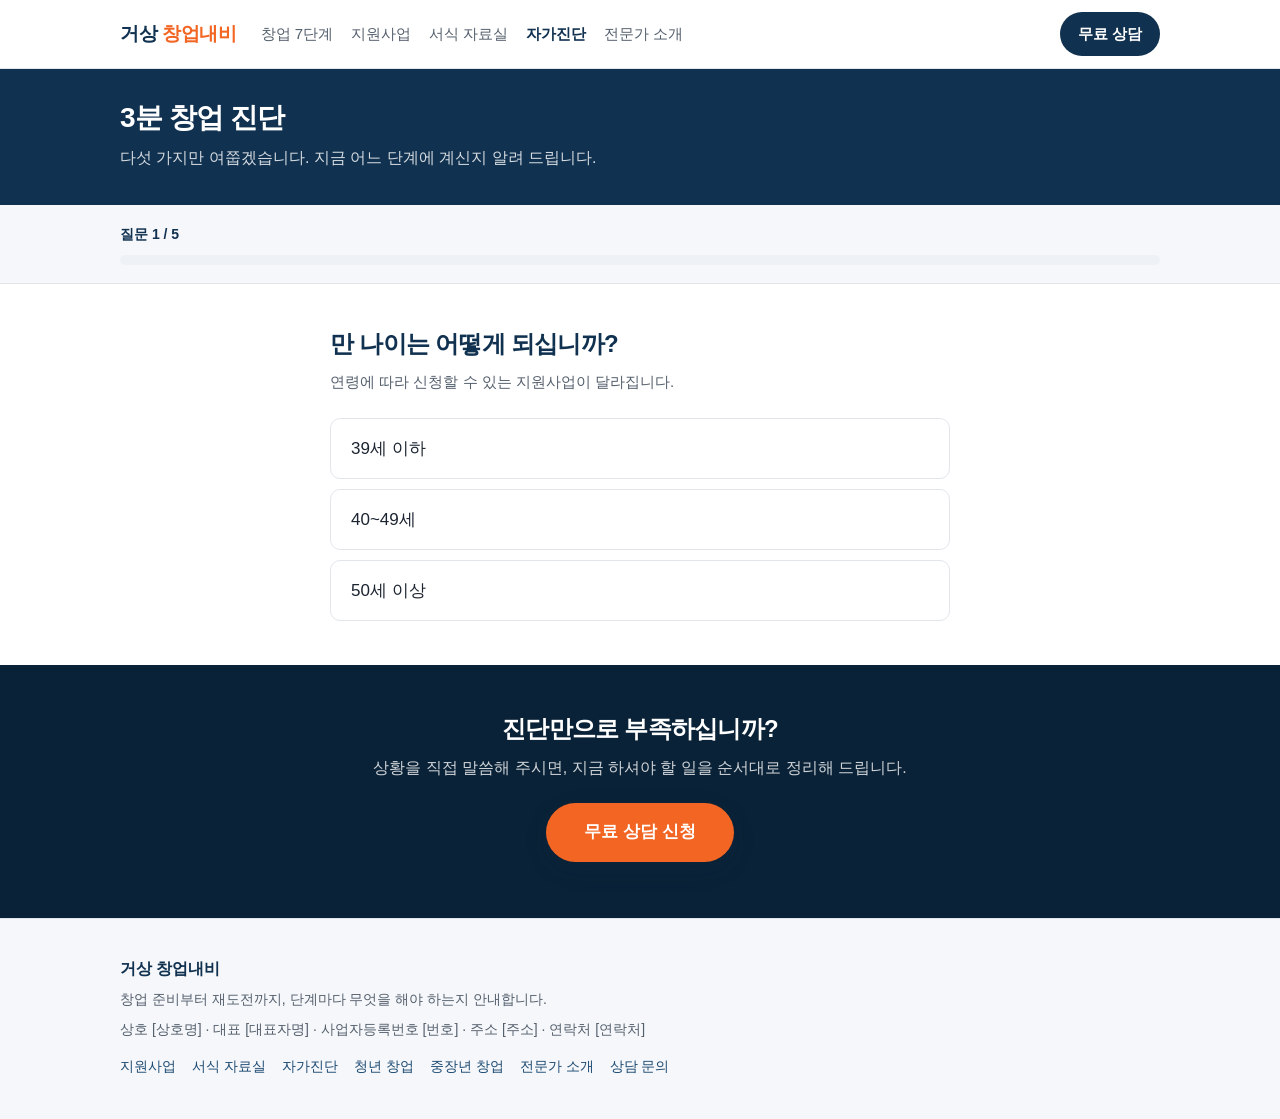
==== check.html @ eb36b54d "거상 창업내비 홈페이지 첫 공개 창업 7단계 안내, 지원사업 찾기, 서식 자료실, 3분 창업 진단, 페르소나 시나리오 2종, 분야별 전문가, 상담 신청까지 포함합니다. 신청 정보는" ====
<!DOCTYPE html>
<html lang="ko">
<head>
<meta charset="utf-8" />
<meta name="viewport" content="width=device-width, initial-scale=1" />
<title>3분 창업 진단 · 내 창업 단계 확인하기 · 거상 창업내비</title>
<meta name="description" content="다섯 가지 질문에 답하시면 지금의 창업 단계를 알려 드립니다. 퇴사 후 창업 준비부터 40대 창업 지원사업까지 상황에 맞는 안내를 받아 보십시오." />
<!-- og:start  카카오톡 · 페이스북 등에 링크를 붙였을 때 보이는 정보입니다 -->
<link rel="canonical" href="https://woodlaws.github.io/geosang-navi/check.html" />
<meta property="og:type" content="website" />
<meta property="og:site_name" content="거상 창업내비" />
<meta property="og:locale" content="ko_KR" />
<meta property="og:title" content="3분 창업 진단 · 내 창업 단계 확인하기 · 거상 창업내비" />
<meta property="og:description" content="다섯 가지 질문에 답하시면 지금의 창업 단계를 알려 드립니다. 퇴사 후 창업 준비부터 40대 창업 지원사업까지 상황에 맞는 안내를 받아 보십시오." />
<meta property="og:url" content="https://woodlaws.github.io/geosang-navi/check.html" />
<meta property="og:image" content="https://woodlaws.github.io/geosang-navi/images/og-cover.png" />
<meta property="og:image:width" content="1200" />
<meta property="og:image:height" content="630" />
<meta name="twitter:card" content="summary_large_image" />
<!-- og:end -->
<link rel="stylesheet" href="css/style.css" />
</head>
<body>

<!-- ===== 머리글 ===== -->
<header class="site-header no-print">
  <div class="site-header__inner">
    <a class="logo" href="index.html">거상 <span>창업내비</span></a>
    <nav class="site-nav">
      <a href="index.html">창업 7단계</a>
      <a href="support.html">지원사업</a>
      <a href="library.html">서식 자료실</a>
      <a href="check.html" class="is-active">자가진단</a>
      <a href="expert.html">전문가 소개</a>
    </nav>
    <a class="header-cta" href="contact.html">무료 상담</a>
  </div>
</header>

<main>
  <!-- ===== 상단 ===== -->
  <section class="page-head no-print">
    <div class="wrap">
      <h1>3분 창업 진단</h1>
      <p>다섯 가지만 여쭙겠습니다. 지금 어느 단계에 계신지 알려 드립니다.</p>
    </div>
  </section>

  <!-- ===== 진행 바 ===== -->
  <section class="quiz-bar-sec no-print">
    <div class="wrap">
      <p class="quiz-step" id="quiz-step"></p>
      <div class="quiz-bar" role="progressbar" aria-valuemin="0" aria-valuemax="100" aria-valuenow="0" aria-label="진단 진행 상황">
        <span class="quiz-bar__fill" id="quiz-bar"></span>
      </div>
    </div>
  </section>

  <!-- ===== 문항 / 결과 ===== -->
  <section class="sec quiz-sec">
    <div class="wrap">
      <div id="quiz"></div>
      <div id="result" hidden></div>
    </div>
  </section>

  <!-- ===== 하단 ===== -->
  <section class="cta no-print">
    <div class="wrap">
      <h2>진단만으로 부족하십니까?</h2>
      <p>상황을 직접 말씀해 주시면, 지금 하셔야 할 일을 순서대로 정리해 드립니다.</p>
      <a class="btn-cta" href="contact.html?from=check">무료 상담 신청</a>
    </div>
  </section>
</main>

<!-- ===== 꼬리글 ===== -->
<footer class="site-footer no-print">
  <div class="wrap">
    <p class="site-footer__logo">거상 창업내비</p>
    <p>창업 준비부터 재도전까지, 단계마다 무엇을 해야 하는지 안내합니다.</p>
    <p>상호 [상호명] · 대표 [대표자명] · 사업자등록번호 [번호] · 주소 [주소] · 연락처 [연락처]</p>
    <div class="site-footer__links">
      <a href="support.html">지원사업</a>
      <a href="library.html">서식 자료실</a>
      <a href="check.html">자가진단</a>
      <a href="scenario-youth.html">청년 창업</a>
      <a href="scenario-senior.html">중장년 창업</a>
      <a href="expert.html">전문가 소개</a>
      <a href="contact.html">상담 문의</a>
    </div>
  </div>
</footer>

<!-- ============================================================
     결과지 받기 팝업 (자료실 팝업과 같은 형태입니다)
     ============================================================ -->
<div class="modal no-print" id="get-modal" role="dialog" aria-modal="true" aria-labelledby="get-title" hidden>
  <div class="modal__back" data-close></div>

  <div class="modal__panel">
    <button type="button" class="modal__close" data-close aria-label="닫기">×</button>

    <p class="modal__tag">결과지 받기</p>
    <h2 class="modal__title" id="get-title">진단 결과지</h2>

    <!-- 1단계 : 정보 입력 -->
    <div id="get-step-form">
      <form id="get-form">
        <div class="field">
          <label for="get-name">이름 <span class="req">필수</span></label>
          <input type="text" id="get-name" name="name" required autocomplete="name" placeholder="홍길동" />
        </div>

        <div class="field">
          <label for="get-email">이메일 <span class="req">필수</span></label>
          <input type="email" id="get-email" name="email" required autocomplete="email" placeholder="name@example.com" />
        </div>

        <div class="field">
          <label for="get-phone">연락처 <span class="opt">선택</span></label>
          <input type="tel" id="get-phone" name="phone" autocomplete="tel" placeholder="010-0000-0000" />
        </div>

        <label class="consent">
          <input type="checkbox" id="get-agree" name="agree" required />
          <span>
            개인정보 수집 및 이용에 동의합니다. <span class="req">필수</span>
            <em>수집 항목 : 이름, 이메일, 연락처(선택) / 이용 목적 : 진단 결과지 제공 및 창업 정보 안내 / 보유 기간 : [보유 기간 입력]</em>
          </span>
        </label>

        <p class="form-error" id="get-error" hidden></p>
        <p class="form-note">입력하신 내용은 상담 안내 목적으로만 사용됩니다.</p>

        <div class="modal__btns">
          <button type="button" class="btn-ghost" data-close>취소</button>
          <button type="submit" class="btn-submit">동의하고 받기</button>
        </div>
      </form>
    </div>

    <!-- 2단계 : 결과 -->
    <div id="get-step-done" hidden>
      <div id="get-done-body"></div>
      <div class="modal__btns">
        <button type="button" class="btn-ghost" data-close>닫기</button>
      </div>
    </div>
  </div>
</div>

<script src="js/db.js"></script>
<script src="data/stages.js"></script>
<script src="data/support.js"></script>
<script src="data/check.js"></script>
<script src="js/check.js"></script>
</body>
</html>
---- css/style.css ----
/* ============================================================
   거상 창업내비 — 공통 스타일
   모든 페이지가 이 파일 하나를 함께 씁니다.
   ============================================================ */

:root {
  --navy: #10314f;
  --navy-dark: #0a2237;
  --navy-soft: #1d4a72;
  --accent: #f26522;
  --accent-dark: #d4501a;
  --ink: #1b2430;
  --ink-soft: #55606d;
  --ink-light: #8a939e;
  --line: #e2e6eb;
  --tint: #f5f7fa;
  --tint-2: #eef2f6;
  --white: #ffffff;
  --ok: #1f8a5f;
  --radius: 10px;
  --shadow: 0 2px 10px rgba(16, 49, 79, 0.07);
  --shadow-up: 0 8px 24px rgba(16, 49, 79, 0.12);
}

* { box-sizing: border-box; }

html { scroll-behavior: smooth; }

body {
  margin: 0;
  background: var(--white);
  color: var(--ink);
  font-family: "Malgun Gothic", "맑은 고딕", -apple-system, "Apple SD Gothic Neo",
    "Noto Sans KR", sans-serif;
  font-size: 16px;
  line-height: 1.7;
  word-break: keep-all;
  -webkit-text-size-adjust: 100%;
}

a { color: var(--navy-soft); text-decoration: none; }
a:hover { text-decoration: underline; }

h1, h2, h3 { line-height: 1.35; margin: 0; font-weight: 700; }

.wrap {
  width: 100%;
  max-width: 1080px;
  margin: 0 auto;
  padding: 0 20px;
}

/* ============================================================
   머리글 (모든 페이지 공통)
   ============================================================ */
.site-header {
  border-bottom: 1px solid var(--line);
  background: var(--white);
  position: sticky;
  top: 0;
  z-index: 50;
}

.site-header__inner {
  max-width: 1080px;
  margin: 0 auto;
  padding: 12px 20px;
  display: flex;
  flex-wrap: wrap;
  align-items: center;
  gap: 10px 24px;
}

.logo {
  font-size: 19px;
  font-weight: 800;
  color: var(--navy);
  letter-spacing: -0.02em;
  white-space: nowrap;
}
.logo:hover { text-decoration: none; }
.logo span { color: var(--accent); }

.site-nav {
  display: flex;
  flex-wrap: wrap;
  gap: 4px 18px;
  font-size: 15px;
}
.site-nav a { color: var(--ink-soft); padding: 4px 0; }
.site-nav a:hover { color: var(--navy); text-decoration: none; }
.site-nav a.is-active { color: var(--navy); font-weight: 700; }

.header-cta {
  margin-left: auto;
  background: var(--navy);
  color: var(--white);
  padding: 9px 18px;
  border-radius: 999px;
  font-size: 15px;
  font-weight: 700;
  white-space: nowrap;
}
.header-cta:hover { background: var(--navy-dark); text-decoration: none; }

/* ============================================================
   단계 페이지 상단
   ============================================================ */
.stage-head {
  background: var(--navy);
  color: var(--white);
  padding: 34px 0 40px;
}
.stage-head__crumb {
  margin: 0 0 18px;
  font-size: 14px;
  color: rgba(255, 255, 255, 0.65);
}
.stage-head__crumb a { color: rgba(255, 255, 255, 0.85); }
.stage-head__crumb span { margin: 0 4px; }

.stage-head__no {
  display: inline-block;
  margin: 0 0 12px;
  padding: 4px 14px;
  border-radius: 999px;
  background: var(--accent);
  color: var(--white);
  font-size: 14px;
  font-weight: 700;
}
.stage-head__name {
  font-size: 30px;
  letter-spacing: -0.03em;
  margin-bottom: 10px;
}
.stage-head__period {
  margin: 0 0 16px;
  font-size: 15px;
  color: rgba(255, 255, 255, 0.75);
}
.stage-head__summary {
  margin: 0;
  max-width: 720px;
  font-size: 17px;
  color: rgba(255, 255, 255, 0.95);
}

/* ============================================================
   7단계 진행 표시 바 + 이전/다음
   ============================================================ */
.stepbar-section {
  background: var(--tint);
  border-bottom: 1px solid var(--line);
  padding: 20px 0 24px;
}

.stepbar {
  display: grid;
  grid-template-columns: repeat(7, 1fr);
  gap: 6px;
}
.stepbar__item {
  display: flex;
  flex-direction: column;
  align-items: center;
  gap: 6px;
  padding: 10px 2px;
  border-radius: 8px;
  background: var(--white);
  border: 1px solid var(--line);
  text-align: center;
}
.stepbar__item:hover { text-decoration: none; border-color: var(--navy-soft); }
.stepbar__no {
  width: 26px;
  height: 26px;
  line-height: 26px;
  border-radius: 50%;
  background: var(--tint-2);
  color: var(--ink-soft);
  font-size: 13px;
  font-weight: 700;
}
.stepbar__label {
  font-size: 12px;
  color: var(--ink-soft);
  letter-spacing: -0.03em;
  line-height: 1.3;
}
.stepbar__item.is-done .stepbar__no { background: var(--navy-soft); color: var(--white); }
.stepbar__item.is-current {
  background: var(--navy);
  border-color: var(--navy);
}
.stepbar__item.is-current .stepbar__no { background: var(--accent); color: var(--white); }
.stepbar__item.is-current .stepbar__label { color: var(--white); font-weight: 700; }

.pager {
  display: grid;
  grid-template-columns: 1fr 1fr;
  gap: 10px;
  margin-top: 16px;
}
.pager__btn {
  display: flex;
  flex-direction: column;
  gap: 2px;
  padding: 12px 16px;
  border: 1px solid var(--line);
  border-radius: var(--radius);
  background: var(--white);
}
.pager__btn:hover { text-decoration: none; border-color: var(--navy-soft); }
.pager__btn--next { text-align: right; }
.pager__btn.is-off { background: var(--tint-2); border-style: dashed; }
.pager__dir { font-size: 13px; color: var(--ink-light); }
.pager__name { font-size: 15px; font-weight: 700; color: var(--navy); letter-spacing: -0.02em; }
.pager__btn.is-off .pager__name { color: var(--ink-light); font-weight: 400; }

/* ============================================================
   본문 섹션 공통
   ============================================================ */
.sec { padding: 44px 0; border-bottom: 1px solid var(--line); }
.sec--tint { background: var(--tint); }

.sec__head { margin-bottom: 22px; }
.sec__num {
  display: inline-block;
  margin-right: 8px;
  color: var(--accent);
  font-size: 20px;
  font-weight: 700;
  vertical-align: -1px;
}
.sec__head h2 {
  display: inline;
  font-size: 22px;
  letter-spacing: -0.03em;
  color: var(--navy);
}
.sec__desc {
  margin: 10px 0 0;
  font-size: 15px;
  color: var(--ink-soft);
}

/* ============================================================
   ① 해야 할 일
   ============================================================ */
.todo-count {
  margin: 0 0 12px;
  font-size: 14px;
  font-weight: 700;
  color: var(--ink-soft);
}
.todo-count.is-all { color: var(--ok); }

.todo-list { list-style: none; margin: 0; padding: 0; display: grid; gap: 10px; }

.todo {
  border: 1px solid var(--line);
  border-radius: var(--radius);
  background: var(--white);
  transition: border-color 0.15s;
}
.todo:hover { border-color: var(--navy-soft); }
.todo.is-done { background: var(--tint); border-color: var(--line); }

.todo__label {
  display: flex;
  align-items: flex-start;
  gap: 12px;
  padding: 14px 16px;
  cursor: pointer;
}
.todo__box {
  flex: none;
  width: 20px;
  height: 20px;
  margin: 3px 0 0;
  accent-color: var(--accent);
  cursor: pointer;
}
.todo__text { font-size: 16px; color: var(--ink); }
.todo.is-done .todo__text { color: var(--ink-light); text-decoration: line-through; }

.btn-reset {
  margin-top: 14px;
  padding: 8px 14px;
  border: 1px solid var(--line);
  border-radius: 8px;
  background: var(--white);
  color: var(--ink-soft);
  font-size: 14px;
  font-family: inherit;
  cursor: pointer;
}
.btn-reset:hover { border-color: var(--ink-light); color: var(--ink); }

/* ============================================================
   ② 필요 서류 · 문서양식
   ============================================================ */
.doc-list { list-style: none; margin: 0; padding: 0; display: grid; gap: 10px; }
@media (min-width: 720px) {
  .doc-list { grid-template-columns: 1fr 1fr; }
}

.doc__link {
  display: block;
  height: 100%;
  padding: 16px;
  background: var(--white);
  border: 1px solid var(--line);
  border-radius: var(--radius);
}
.doc__link:hover { text-decoration: none; border-color: var(--navy-soft); box-shadow: var(--shadow); }
.doc__name { display: block; font-size: 16px; font-weight: 700; color: var(--navy); }
.doc__note { display: block; margin-top: 4px; font-size: 14px; color: var(--ink-soft); }
.doc__go { display: block; margin-top: 8px; font-size: 13px; color: var(--accent); font-weight: 700; }

/* ============================================================
   ③ 이 단계 지원사업
   ============================================================ */
.support-cols { display: grid; gap: 14px; }
@media (min-width: 720px) {
  .support-cols { grid-template-columns: 1fr 1fr; }
}

.support-box {
  padding: 18px;
  background: var(--tint);
  border: 1px solid var(--line);
  border-radius: var(--radius);
}
.support-box--common { background: var(--tint); }
.support-box__title {
  margin: 0 0 14px;
  padding-bottom: 10px;
  border-bottom: 2px solid var(--navy);
  font-size: 16px;
  font-weight: 700;
  color: var(--navy);
}

.support-list { list-style: none; margin: 0; padding: 0; display: grid; gap: 10px; }
.support-item {
  padding: 14px;
  background: var(--white);
  border: 1px solid var(--line);
  border-radius: 8px;
}
.support-item__name { margin: 0; font-size: 16px; font-weight: 700; color: var(--ink); }
.support-item__desc { margin: 4px 0 0; font-size: 14px; color: var(--ink-soft); }
.support__empty { margin: 0; font-size: 14px; color: var(--ink-light); }

.support__caution {
  margin: 18px 0 0;
  padding: 12px 14px;
  background: #fff8f3;
  border: 1px solid #f7d9c5;
  border-radius: 8px;
  font-size: 14px;
  color: var(--accent-dark);
}
.support__more { margin: 14px 0 0; font-size: 15px; font-weight: 700; }

/* ============================================================
   하단 상담 신청
   ============================================================ */
.cta {
  padding: 48px 0 56px;
  background: var(--navy-dark);
  color: var(--white);
  text-align: center;
}
.cta h2 { font-size: 24px; letter-spacing: -0.03em; margin-bottom: 8px; }
.cta p { margin: 0 0 22px; color: rgba(255, 255, 255, 0.8); font-size: 16px; }

.btn-cta {
  display: inline-block;
  padding: 15px 38px;
  border-radius: 999px;
  background: var(--accent);
  color: var(--white);
  font-size: 17px;
  font-weight: 700;
  box-shadow: var(--shadow-up);
}
.btn-cta:hover { background: var(--accent-dark); text-decoration: none; }

/* ============================================================
   꼬리글 (모든 페이지 공통)
   ============================================================ */
.site-footer {
  padding: 30px 0 40px;
  background: var(--tint);
  border-top: 1px solid var(--line);
  font-size: 14px;
  color: var(--ink-soft);
}
.site-footer__logo { font-weight: 800; color: var(--navy); font-size: 16px; }
.site-footer p { margin: 6px 0 0; }
.site-footer__links { margin-top: 14px; display: flex; flex-wrap: wrap; gap: 6px 16px; }

.notice {
  margin: 40px 0;
  padding: 16px;
  border: 1px solid var(--line);
  border-radius: var(--radius);
  background: var(--tint);
}

/* ============================================================
   메인 페이지 — 7단계 카드 (1단계에서 더 다듬을 예정입니다)
   ============================================================ */
.hero {
  padding: 50px 0 54px;
  background: var(--navy);
  color: var(--white);
}
.hero h1 { font-size: 30px; letter-spacing: -0.03em; margin-bottom: 14px; }
.hero p { margin: 0; font-size: 17px; color: rgba(255, 255, 255, 0.85); max-width: 660px; }

.stage-cards-sec { padding: 46px 0 54px; }
.stage-cards-sec h2 { font-size: 22px; color: var(--navy); letter-spacing: -0.03em; }
.stage-cards-sec .sec__desc { margin-bottom: 22px; }

.stage-cards { list-style: none; margin: 0; padding: 0; display: grid; gap: 12px; }
@media (min-width: 640px) { .stage-cards { grid-template-columns: 1fr 1fr; } }
@media (min-width: 960px) { .stage-cards { grid-template-columns: repeat(3, 1fr); } }

.stage-card {
  display: block;
  height: 100%;
  padding: 20px;
  background: var(--white);
  border: 1px solid var(--line);
  border-radius: var(--radius);
}
.stage-card:hover {
  text-decoration: none;
  border-color: var(--navy-soft);
  box-shadow: var(--shadow-up);
  transform: translateY(-2px);
}
.stage-card { transition: transform 0.15s, box-shadow 0.15s, border-color 0.15s; }
.stage-card__no {
  display: inline-block;
  margin-bottom: 10px;
  padding: 2px 12px;
  border-radius: 999px;
  background: var(--tint-2);
  color: var(--navy);
  font-size: 13px;
  font-weight: 700;
}
.stage-card__name { display: block; font-size: 19px; font-weight: 700; color: var(--navy); letter-spacing: -0.02em; }
.stage-card__period { display: block; margin-top: 4px; font-size: 14px; color: var(--accent); font-weight: 700; }
.stage-card__summary { display: block; margin-top: 10px; font-size: 15px; color: var(--ink-soft); }
.stage-card__go { display: block; margin-top: 14px; font-size: 14px; font-weight: 700; color: var(--navy-soft); }

/* ============================================================
   화면이 좁을 때 (휴대폰)
   ============================================================ */
@media (max-width: 760px) {
  body { font-size: 15px; }
  .header-cta { margin-left: 0; order: 3; }
  .site-nav { order: 4; width: 100%; border-top: 1px solid var(--line); padding-top: 8px; }
  .stage-head { padding: 26px 0 32px; }
  .stage-head__name { font-size: 24px; }
  .stage-head__summary { font-size: 16px; }
  .hero h1 { font-size: 24px; }

  /* 진행 표시 바는 좌우로 넘겨 보는 형태로 바꿉니다 */
  .stepbar {
    grid-template-columns: repeat(7, 108px);
    overflow-x: auto;
    padding-bottom: 6px;
    -webkit-overflow-scrolling: touch;
  }
  .pager { grid-template-columns: 1fr; }
  .pager__btn--next { text-align: left; }
  .sec { padding: 34px 0; }
  .sec__head h2 { font-size: 20px; }
  .cta h2 { font-size: 21px; }
}

/* ============================================================
   페르소나 시나리오 페이지 (scenario-youth / scenario-senior)
   ============================================================ */

/* 글자를 기본보다 1.1배 크게 쓰는 페이지 (중장년 페이지) */
body.text-large { font-size: 110%; }

/* 화면에는 보이지 않고 화면낭독기만 읽는 글 */
.sr-only {
  position: absolute;
  width: 1px; height: 1px;
  padding: 0; margin: -1px;
  overflow: hidden;
  clip: rect(0 0 0 0);
  white-space: nowrap;
  border: 0;
}

/* --- 상단 페르소나 소개 --- */
.persona-hero {
  background: var(--navy);
  color: var(--white);
  padding: 34px 0 40px;
}
.persona-hero__tag {
  display: inline-block;
  margin: 0 0 14px;
  padding: 4px 14px;
  border-radius: 999px;
  background: var(--accent);
  font-size: 14px;
  font-weight: 700;
}
.persona-hero h1 {
  font-size: 30px;
  letter-spacing: -0.03em;
  margin-bottom: 10px;
}
.persona-hero__lead {
  margin: 0;
  font-size: 17px;
  color: rgba(255, 255, 255, 0.85);
  max-width: 720px;
}
.persona-hero__msg {
  margin: 22px 0 0;
  padding: 16px 20px;
  border-left: 4px solid var(--accent);
  background: rgba(255, 255, 255, 0.08);
  border-radius: 0 var(--radius) var(--radius) 0;
  font-size: 19px;
  font-weight: 700;
  letter-spacing: -0.02em;
}

/* --- 프로필 표 --- */
.profile-table {
  width: 100%;
  border-collapse: collapse;
  border-top: 2px solid var(--navy);
  font-size: 16px;
}
.profile-table th,
.profile-table td {
  padding: 14px 16px;
  border-bottom: 1px solid var(--line);
  text-align: left;
  vertical-align: top;
}
.profile-table th {
  width: 200px;
  background: var(--tint);
  color: var(--navy);
  font-weight: 700;
  white-space: nowrap;
}
.profile-table td { color: var(--ink); }

@media (max-width: 620px) {
  .profile-table th,
  .profile-table td { display: block; width: auto; }
  .profile-table th { border-bottom: 0; padding-bottom: 6px; }
  .profile-table td { padding-top: 0; }
}

/* --- 고민 말풍선 --- */
.worries {
  list-style: none;
  margin: 0;
  padding: 0;
  display: grid;
  gap: 18px;
}
@media (min-width: 760px) {
  .worries { grid-template-columns: 1fr 1fr; gap: 20px 24px; }
}

.worry__bubble {
  position: relative;
  margin: 0;
  padding: 16px 18px;
  background: var(--white);
  border: 1px solid var(--line);
  border-radius: 14px;
  box-shadow: var(--shadow);
  font-size: 16px;
  font-weight: 700;
  color: var(--ink);
}
/* 말풍선 꼬리 */
.worry__bubble::after,
.worry__bubble::before {
  content: "";
  position: absolute;
  left: 26px;
  width: 0; height: 0;
  border-style: solid;
}
.worry__bubble::before {
  bottom: -11px;
  border-width: 11px 9px 0 9px;
  border-color: var(--line) transparent transparent transparent;
}
.worry__bubble::after {
  bottom: -9px;
  border-width: 10px 8px 0 8px;
  border-color: var(--white) transparent transparent transparent;
}
.worry__answer {
  margin: 20px 0 0 12px;
  font-size: 15px;
  color: var(--ink-soft);
}

/* --- 함정 박스 --- */
.trap-box {
  padding: 24px;
  background: #fff8f3;
  border: 1px solid #f0c3a5;
  border-left: 5px solid var(--accent);
  border-radius: var(--radius);
}
.trap-box__tag {
  margin: 0 0 8px;
  font-size: 14px;
  font-weight: 700;
  color: var(--accent-dark);
}
.trap-box__title {
  font-size: 21px;
  letter-spacing: -0.03em;
  color: var(--navy);
  margin-bottom: 10px;
}
.trap-box__body { margin: 0; font-size: 16px; color: var(--ink); }
.trap-box__body strong { color: var(--accent-dark); }
.trap-box__links {
  margin: 16px 0 0;
  display: flex;
  flex-wrap: wrap;
  gap: 8px 20px;
  font-size: 15px;
  font-weight: 700;
}

/* --- 세로 타임라인 --- */
.timeline {
  list-style: none;
  margin: 0;
  padding: 0;
  position: relative;
}
/* 세로 선 */
.timeline::before {
  content: "";
  position: absolute;
  left: 17px;
  top: 8px;
  bottom: 8px;
  width: 2px;
  background: var(--line);
}

.tl-item {
  position: relative;
  display: flex;
  gap: 16px;
  padding-bottom: 18px;
}
.tl-mark { flex: none; position: relative; z-index: 1; }
.tl-no {
  display: block;
  width: 36px; height: 36px;
  line-height: 36px;
  border-radius: 50%;
  background: var(--navy);
  color: var(--white);
  text-align: center;
  font-size: 15px;
  font-weight: 700;
}

.tl-body {
  flex: 1 1 auto;
  min-width: 0;
  padding: 18px 20px;
  background: var(--white);
  border: 1px solid var(--line);
  border-radius: var(--radius);
}
.tl-period { margin: 0 0 4px; font-size: 14px; font-weight: 700; color: var(--accent); }
.tl-name { font-size: 19px; letter-spacing: -0.02em; margin-bottom: 8px; }
.tl-name a { color: var(--navy); }
.tl-summary { margin: 0; font-size: 15px; color: var(--ink-soft); }

.tl-todos {
  margin: 14px 0 0;
  padding-left: 20px;
  font-size: 15px;
  color: var(--ink);
}
.tl-todos li { margin-bottom: 4px; }

.tl-todos__title,
.tl-support__title {
  margin: 16px 0 8px;
  font-size: 14px;
  font-weight: 700;
  color: var(--navy);
}

/* 체크리스트 형태 (중장년 페이지) */
.tl-checks { list-style: none; margin: 0; padding: 0; display: grid; gap: 8px; }
.tl-check label {
  display: flex;
  align-items: flex-start;
  gap: 10px;
  padding: 10px 12px;
  background: var(--tint);
  border: 1px solid var(--line);
  border-radius: 8px;
  cursor: pointer;
  font-size: 16px;
}
.tl-check label:hover { border-color: var(--navy-soft); }
.tl-check input {
  flex: none;
  width: 20px; height: 20px;
  margin: 2px 0 0;
  accent-color: var(--accent);
  cursor: pointer;
}
.tl-check.is-done span { color: var(--ink-light); text-decoration: line-through; }

/* 타임라인 안의 지원사업 */
.tl-support {
  margin-top: 16px;
  padding: 14px 16px;
  background: var(--tint);
  border-radius: 8px;
}
.tl-support__title { margin-top: 0; }
.tl-support__list { list-style: none; margin: 0; padding: 0; display: grid; gap: 8px; }
.tl-support__list li {
  padding-left: 14px;
  border-left: 3px solid var(--accent);
}
.tl-support__name { display: block; font-size: 15px; font-weight: 700; color: var(--ink); }
.tl-support__desc { display: block; font-size: 14px; color: var(--ink-soft); }
.tl-support__empty { margin: 0; font-size: 14px; color: var(--ink-light); }

.tl-go { margin: 14px 0 0; font-size: 14px; font-weight: 700; }

/* --- 하단 버튼 아래 보조 링크 --- */
.cta__sub { margin: 18px 0 0; font-size: 15px; }
.cta__sub a { color: rgba(255, 255, 255, 0.85); text-decoration: underline; }

@media (max-width: 760px) {
  .persona-hero h1 { font-size: 24px; }
  .persona-hero__msg { font-size: 17px; padding: 14px 16px; }
  .trap-box { padding: 18px; }
  .trap-box__title { font-size: 19px; }
  .tl-item { gap: 12px; }
  .tl-body { padding: 16px; }
  .tl-name { font-size: 17px; }
}

/* ============================================================
   일반 페이지 상단 (지원사업 / 자료실 등)
   ============================================================ */
.page-head {
  background: var(--navy);
  color: var(--white);
  padding: 30px 0 34px;
}
.page-head h1 { font-size: 28px; letter-spacing: -0.03em; margin-bottom: 8px; }
.page-head p { margin: 0; font-size: 16px; color: rgba(255, 255, 255, 0.82); }

/* ============================================================
   지원사업 찾기 — 조건 고르기
   ============================================================ */
.filter-sec {
  background: var(--tint);
  border-bottom: 1px solid var(--line);
  padding: 22px 0;
}

.filters { display: grid; gap: 12px; }
@media (min-width: 680px) { .filters { grid-template-columns: repeat(4, 1fr); } }

.filter { display: flex; flex-direction: column; gap: 6px; }
.filter label { font-size: 13px; font-weight: 700; color: var(--navy); }
.filter select {
  width: 100%;
  padding: 11px 12px;
  border: 1px solid var(--line);
  border-radius: 8px;
  background: var(--white);
  color: var(--ink);
  font-size: 15px;
  font-family: inherit;
  cursor: pointer;
}
.filter select:focus { outline: 2px solid var(--navy-soft); outline-offset: 1px; }

.filter-bottom {
  margin-top: 16px;
  display: flex;
  flex-wrap: wrap;
  align-items: flex-start;
  justify-content: space-between;
  gap: 12px;
}

/* 39세 이후 대안 켜기 / 끄기 */
.switch {
  display: flex;
  align-items: flex-start;
  gap: 12px;
  padding: 12px 16px;
  background: var(--white);
  border: 1px solid var(--line);
  border-radius: var(--radius);
  cursor: pointer;
  flex: 1 1 320px;
}
.switch:hover { border-color: var(--accent); }
.switch input { position: absolute; opacity: 0; pointer-events: none; }
.switch__box {
  flex: none;
  width: 44px; height: 24px;
  margin-top: 2px;
  border-radius: 999px;
  background: #c8cfd7;
  position: relative;
  transition: background 0.15s;
}
.switch__box::after {
  content: "";
  position: absolute;
  top: 3px; left: 3px;
  width: 18px; height: 18px;
  border-radius: 50%;
  background: var(--white);
  transition: transform 0.15s;
}
.switch input:checked + .switch__box { background: var(--accent); }
.switch input:checked + .switch__box::after { transform: translateX(20px); }
.switch input:focus-visible + .switch__box { outline: 2px solid var(--navy-soft); outline-offset: 2px; }
.switch__text strong { display: block; font-size: 15px; color: var(--ink); }
.switch__text em { display: block; font-style: normal; font-size: 13px; color: var(--ink-soft); }

.result-count { margin: 0 0 16px; font-size: 15px; font-weight: 700; color: var(--ink-soft); }

/* ============================================================
   지원사업 카드
   ============================================================ */
.sp-list { list-style: none; margin: 0; padding: 0; display: grid; gap: 14px; }
@media (min-width: 720px) { .sp-list { grid-template-columns: 1fr 1fr; } }
@media (min-width: 1000px) { .sp-list { grid-template-columns: repeat(3, 1fr); } }

.sp-card {
  display: flex;
  flex-direction: column;
  padding: 18px;
  background: var(--white);
  border: 1px solid var(--line);
  border-radius: var(--radius);
}
.sp-card:hover { box-shadow: var(--shadow); }

.sp-card__top { display: flex; flex-wrap: wrap; gap: 6px; margin-bottom: 10px; }
.sp-card__age,
.sp-card__field {
  padding: 3px 10px;
  border-radius: 999px;
  font-size: 12px;
  font-weight: 700;
}
.sp-card__age--youth39 { background: #fdeee6; color: var(--accent-dark); }
.sp-card__age--over40 { background: #e6f0f8; color: var(--navy); }
.sp-card__age--any { background: #e9f4ee; color: var(--ok); }
.sp-card__field { background: var(--tint-2); color: var(--ink-soft); }

.sp-card__name { font-size: 18px; letter-spacing: -0.02em; color: var(--navy); margin-bottom: 4px; }
.sp-card__org { margin: 0 0 8px; font-size: 13px; color: var(--ink-light); }
.sp-card__summary { margin: 0 0 12px; font-size: 15px; color: var(--ink-soft); flex: 1 1 auto; }

.sp-card__stages { display: flex; flex-wrap: wrap; gap: 6px; margin-bottom: 10px; }
.sp-card__stage {
  padding: 3px 10px;
  border: 1px solid var(--line);
  border-radius: 999px;
  font-size: 12px;
  font-weight: 700;
  color: var(--navy-soft);
}
.sp-card__stage:hover { text-decoration: none; background: var(--tint); }

.sp-card__deadline {
  margin: 0 0 12px;
  padding: 8px 12px;
  border-radius: 8px;
  background: var(--tint);
  font-size: 14px;
  font-weight: 700;
  color: var(--ink);
}
.sp-card__deadline.is-soon { background: #fdeee6; color: var(--accent-dark); }
.sp-card__deadline.is-closed { background: var(--tint-2); color: var(--ink-light); }
.sp-card__deadline.is-unknown { color: var(--ink-light); font-weight: 400; }

.sp-card__foot {
  display: flex;
  flex-wrap: wrap;
  align-items: center;
  justify-content: space-between;
  gap: 8px;
  padding-top: 12px;
  border-top: 1px solid var(--line);
}
.sp-card__asof { font-size: 12px; color: var(--ink-light); }
.sp-card__link { font-size: 14px; font-weight: 700; color: var(--navy-soft); }
.sp-card__link.is-off { color: var(--ink-light); cursor: not-allowed; text-decoration: line-through; }

.sp-empty {
  padding: 40px 20px;
  text-align: center;
  background: var(--tint);
  border: 1px dashed var(--line);
  border-radius: var(--radius);
  color: var(--ink-soft);
  grid-column: 1 / -1;
}

/* ============================================================
   자료실 — 카테고리 탭
   ============================================================ */
.lib-notice {
  margin: 0 0 20px;
  padding: 14px 16px;
  background: #fff8f3;
  border: 1px solid #f0c3a5;
  border-radius: var(--radius);
  font-size: 15px;
  color: var(--accent-dark);
}

.lib-tabs {
  display: flex;
  flex-wrap: wrap;
  gap: 8px;
  margin-bottom: 22px;
  padding-bottom: 18px;
  border-bottom: 1px solid var(--line);
}
.lib-tab {
  display: inline-flex;
  align-items: center;
  gap: 6px;
  padding: 9px 16px;
  border: 1px solid var(--line);
  border-radius: 999px;
  background: var(--white);
  color: var(--ink-soft);
  font-size: 15px;
  font-family: inherit;
  cursor: pointer;
}
.lib-tab:hover { border-color: var(--navy-soft); color: var(--navy); }
.lib-tab.is-on { background: var(--navy); border-color: var(--navy); color: var(--white); font-weight: 700; }
.lib-tab__n {
  min-width: 20px;
  padding: 0 5px;
  border-radius: 999px;
  background: var(--tint-2);
  color: var(--ink-soft);
  font-size: 12px;
  font-weight: 700;
  text-align: center;
}
.lib-tab.is-on .lib-tab__n { background: rgba(255, 255, 255, 0.22); color: var(--white); }

/* ============================================================
   자료실 — 양식 카드
   ============================================================ */
.lib-list { list-style: none; margin: 0; padding: 0; display: grid; gap: 14px; }
@media (min-width: 760px) { .lib-list { grid-template-columns: 1fr 1fr; } }

.lib-card {
  display: flex;
  flex-direction: column;
  padding: 20px;
  background: var(--white);
  border: 1px solid var(--line);
  border-radius: var(--radius);
  scroll-margin-top: 90px;
}
.lib-card:hover { box-shadow: var(--shadow); }
.lib-card.is-target {
  border-color: var(--accent);
  box-shadow: 0 0 0 3px rgba(242, 101, 34, 0.15);
}
.lib-card__body { flex: 1 1 auto; }
.lib-card__cat {
  display: inline-block;
  margin-bottom: 10px;
  padding: 3px 10px;
  border-radius: 999px;
  background: var(--tint-2);
  color: var(--navy);
  font-size: 12px;
  font-weight: 700;
}
.lib-card__name { font-size: 18px; letter-spacing: -0.02em; color: var(--navy); margin-bottom: 8px; }
.lib-card__desc { margin: 0; font-size: 15px; color: var(--ink-soft); }

.lib-card__includes {
  margin: 12px 0 0;
  padding: 12px 14px 12px 32px;
  background: var(--tint);
  border-radius: 8px;
  font-size: 14px;
  color: var(--ink);
}
.lib-card__includes li { margin-bottom: 2px; }

.lib-card__file { margin: 12px 0 0; font-size: 13px; color: var(--ink-light); }

.lib-card__foot { margin-top: 16px; }
.btn-get {
  width: 100%;
  padding: 13px 20px;
  border: 0;
  border-radius: 8px;
  background: var(--accent);
  color: var(--white);
  font-size: 16px;
  font-weight: 700;
  font-family: inherit;
  cursor: pointer;
}
.btn-get:hover { background: var(--accent-dark); }
.btn-get.is-wait { background: var(--tint-2); color: var(--ink-soft); }
.btn-get.is-wait:hover { background: #e3e8ee; }

/* ============================================================
   받기 팝업 (모달)
   ============================================================ */
body.is-modal-open { overflow: hidden; }

.modal {
  position: fixed;
  inset: 0;
  z-index: 100;
  display: flex;
  align-items: center;
  justify-content: center;
  padding: 20px;
}
.modal[hidden] { display: none; }

.modal__back {
  position: absolute;
  inset: 0;
  background: rgba(10, 34, 55, 0.55);
}

.modal__panel {
  position: relative;
  width: 100%;
  max-width: 460px;
  max-height: 90vh;
  overflow-y: auto;
  padding: 26px 24px 24px;
  background: var(--white);
  border-radius: 14px;
  box-shadow: 0 20px 50px rgba(10, 34, 55, 0.3);
}

.modal__close {
  position: absolute;
  top: 10px; right: 12px;
  width: 34px; height: 34px;
  border: 0;
  border-radius: 8px;
  background: transparent;
  color: var(--ink-light);
  font-size: 24px;
  line-height: 1;
  cursor: pointer;
}
.modal__close:hover { background: var(--tint); color: var(--ink); }

.modal__tag { margin: 0 0 6px; font-size: 13px; font-weight: 700; color: var(--accent); }
.modal__title { font-size: 20px; letter-spacing: -0.02em; color: var(--navy); margin-bottom: 20px; padding-right: 30px; }

/* 입력 칸 */
.field { margin-bottom: 14px; }
.field label {
  display: block;
  margin-bottom: 6px;
  font-size: 14px;
  font-weight: 700;
  color: var(--ink);
}
.field input {
  width: 100%;
  padding: 12px 14px;
  border: 1px solid var(--line);
  border-radius: 8px;
  background: var(--white);
  color: var(--ink);
  font-size: 16px;
  font-family: inherit;
}
.field input:focus { outline: 2px solid var(--navy-soft); outline-offset: 1px; border-color: var(--navy-soft); }

.req { color: var(--accent); font-size: 12px; font-weight: 700; }
.opt { color: var(--ink-light); font-size: 12px; font-weight: 400; }

.consent {
  display: flex;
  align-items: flex-start;
  gap: 10px;
  margin: 18px 0 0;
  padding: 14px;
  background: var(--tint);
  border: 1px solid var(--line);
  border-radius: 8px;
  font-size: 14px;
  cursor: pointer;
}
.consent input {
  flex: none;
  width: 20px; height: 20px;
  margin: 1px 0 0;
  accent-color: var(--accent);
  cursor: pointer;
}
.consent em {
  display: block;
  margin-top: 6px;
  font-style: normal;
  font-size: 13px;
  color: var(--ink-soft);
  line-height: 1.6;
}

.form-note {
  margin: 12px 0 0;
  font-size: 13px;
  color: var(--ink-light);
}

.modal__btns {
  display: flex;
  gap: 10px;
  margin-top: 20px;
}
.btn-ghost,
.btn-submit {
  flex: 1 1 auto;
  padding: 13px 16px;
  border-radius: 8px;
  font-size: 16px;
  font-weight: 700;
  font-family: inherit;
  cursor: pointer;
}
.btn-ghost { border: 1px solid var(--line); background: var(--white); color: var(--ink-soft); }
.btn-ghost:hover { border-color: var(--ink-light); color: var(--ink); }
.btn-submit { border: 0; background: var(--accent); color: var(--white); flex: 2 1 auto; }
.btn-submit:hover { background: var(--accent-dark); }

/* 받기 완료 화면 */
.get-done__msg { margin: 0 0 6px; font-size: 16px; font-weight: 700; color: var(--ink); }
.get-done__sub { margin: 0 0 4px; font-size: 14px; color: var(--ink-soft); }

.btn-download {
  display: block;
  margin-top: 16px;
  padding: 14px 16px;
  border-radius: 8px;
  background: var(--navy);
  color: var(--white);
  font-size: 16px;
  font-weight: 700;
  text-align: center;
}
.btn-download:hover { background: var(--navy-dark); text-decoration: none; }
.btn-download.is-wait { background: var(--accent); }
.btn-download.is-wait:hover { background: var(--accent-dark); }

@media (max-width: 760px) {
  .page-head h1 { font-size: 23px; }
  .filter-bottom { flex-direction: column; }
  .modal { padding: 12px; align-items: flex-end; }
  .modal__panel { max-height: 92vh; }
}

/* ============================================================
   3분 창업 진단 (check.html)
   ============================================================ */
.quiz-bar-sec {
  padding: 18px 0;
  background: var(--tint);
  border-bottom: 1px solid var(--line);
}
.quiz-step {
  margin: 0 0 8px;
  font-size: 14px;
  font-weight: 700;
  color: var(--navy);
}
.quiz-bar {
  height: 10px;
  border-radius: 999px;
  background: var(--tint-2);
  overflow: hidden;
}
.quiz-bar__fill {
  display: block;
  width: 0;
  height: 100%;
  border-radius: 999px;
  background: var(--accent);
  transition: width 0.25s;
}

.quiz-sec { border-bottom: 0; }

/* --- 문항 한 화면 --- */
.q { max-width: 620px; margin: 0 auto; }
.q__title {
  font-size: 24px;
  letter-spacing: -0.03em;
  color: var(--navy);
  margin-bottom: 8px;
}
.q__help { margin: 0 0 24px; font-size: 15px; color: var(--ink-soft); }

.q__opts { list-style: none; margin: 0; padding: 0; display: grid; gap: 10px; }
.q__opt {
  width: 100%;
  padding: 18px 20px;
  border: 1px solid var(--line);
  border-radius: var(--radius);
  background: var(--white);
  color: var(--ink);
  font-size: 17px;
  font-family: inherit;
  text-align: left;
  cursor: pointer;
  transition: border-color 0.12s, background 0.12s;
}
.q__opt:hover { border-color: var(--accent); background: #fffaf7; }
.q__opt.is-on { border-color: var(--accent); background: #fff3ec; font-weight: 700; }
.q__opt:focus-visible { outline: 2px solid var(--navy-soft); outline-offset: 2px; }

.q__back {
  margin-top: 22px;
  padding: 8px 4px;
  border: 0;
  background: transparent;
  color: var(--ink-soft);
  font-size: 15px;
  font-family: inherit;
  cursor: pointer;
}
.q__back:hover { color: var(--navy); text-decoration: underline; }

/* ============================================================
   진단 결과 카드
   (메인 페이지의 "진단 결과 예시" 카드에도 같은 모양을 씁니다)
   ============================================================ */
.result-card {
  max-width: 680px;
  margin: 0 auto;
  padding: 28px;
  background: var(--white);
  border: 1px solid var(--line);
  border-top: 5px solid var(--accent);
  border-radius: 14px;
  box-shadow: var(--shadow-up);
}
.result-card__tag { margin: 0 0 10px; font-size: 13px; font-weight: 700; color: var(--accent); }
.result-card__stageno {
  display: inline-block;
  margin: 0 0 8px;
  padding: 3px 12px;
  border-radius: 999px;
  background: var(--navy);
  color: var(--white);
  font-size: 13px;
  font-weight: 700;
}
.result-card__name { font-size: 26px; letter-spacing: -0.03em; color: var(--navy); margin-bottom: 4px; }
.result-card__period { margin: 0 0 18px; font-size: 15px; color: var(--ink-soft); }
.result-card__summary { margin: 16px 0 0; font-size: 16px; color: var(--ink); }

/* 결과 안의 7단계 진행 바 */
.rbar { display: grid; grid-template-columns: repeat(7, 1fr); gap: 4px; }
.rbar__item {
  display: block;
  padding: 8px 0;
  border-radius: 6px;
  background: var(--tint-2);
  text-align: center;
}
.rbar__no { font-size: 13px; font-weight: 700; color: var(--ink-light); }
.rbar__item.is-done { background: #d6e2ed; }
.rbar__item.is-done .rbar__no { color: var(--navy); }
.rbar__item.is-current { background: var(--accent); }
.rbar__item.is-current .rbar__no { color: var(--white); }

/* 덧붙는 안내 */
.rx {
  margin-top: 18px;
  padding: 16px 18px;
  background: var(--tint);
  border-left: 4px solid var(--navy-soft);
  border-radius: 0 8px 8px 0;
}
.rx--food { background: #fff8f3; border-left-color: var(--accent); }
.rx__title { margin: 0 0 6px; font-size: 16px; font-weight: 700; color: var(--navy); }
.rx__body { margin: 0; font-size: 15px; color: var(--ink-soft); }
.rx__checks {
  margin: 12px 0 0;
  padding-left: 20px;
  font-size: 15px;
  color: var(--ink);
}
.rx__checks li { margin-bottom: 2px; }
.rx__link { margin: 10px 0 0; font-size: 14px; font-weight: 700; }

/* 맞춤 지원사업 */
.rsup-box {
  margin-top: 24px;
  padding: 20px;
  background: var(--tint);
  border-radius: var(--radius);
}
.rsup-box__title { margin: 0 0 14px; font-size: 16px; font-weight: 700; color: var(--navy); }
.rsup { list-style: none; margin: 0; padding: 0; display: grid; gap: 10px; }
.rsup li {
  padding: 14px 16px;
  background: var(--white);
  border: 1px solid var(--line);
  border-radius: 8px;
}
.rsup__name { margin: 0; font-size: 16px; font-weight: 700; color: var(--ink); }
.rsup__desc { margin: 4px 0 0; font-size: 14px; color: var(--ink-soft); }
.rsup__empty { margin: 0; font-size: 15px; color: var(--ink-soft); }
.rsup-box__more { margin: 14px 0 0; font-size: 14px; font-weight: 700; }

/* 주의 문구 */
.rcaution {
  margin-top: 20px;
  padding: 16px 18px;
  background: #fff8f3;
  border: 1px solid #f0c3a5;
  border-radius: var(--radius);
}
.rcaution__title { margin: 0 0 6px; font-size: 15px; font-weight: 700; color: var(--accent-dark); }
.rcaution__body { margin: 0; font-size: 15px; color: var(--ink); }

/* 결과 버튼 */
.result-card__btns { display: grid; gap: 10px; margin-top: 24px; }
@media (min-width: 620px) { .result-card__btns { grid-template-columns: 1fr 1fr; } }

.btn-primary,
.btn-line {
  display: block;
  padding: 15px 18px;
  border-radius: 8px;
  font-size: 16px;
  font-weight: 700;
  font-family: inherit;
  text-align: center;
  cursor: pointer;
}
.btn-primary { border: 0; background: var(--accent); color: var(--white); }
.btn-primary:hover { background: var(--accent-dark); text-decoration: none; }
@media (min-width: 620px) { .btn-primary { grid-column: 1 / -1; } }

.btn-line { border: 1px solid var(--navy); background: var(--white); color: var(--navy); }
.btn-line:hover { background: var(--tint); text-decoration: none; }

.result-card__scenario { margin: 18px 0 0; font-size: 15px; font-weight: 700; text-align: center; }

.result-note {
  max-width: 680px;
  margin: 18px auto 0;
  font-size: 13px;
  color: var(--ink-light);
  text-align: center;
}
#result .btn-reset { display: block; margin: 14px auto 0; }

@media (max-width: 760px) {
  .q__title { font-size: 21px; }
  .q__opt { font-size: 16px; padding: 16px; }
  .result-card { padding: 20px; }
  .result-card__name { font-size: 22px; }
}

/* ============================================================
   인쇄 / PDF로 저장할 때 (결과지만 남깁니다)
   ============================================================ */
@media print {
  .no-print { display: none !important; }
  body { font-size: 12pt; background: var(--white); }
  .sec { padding: 0; border: 0; }
  .result-card {
    max-width: none;
    border: 1px solid #ccc;
    box-shadow: none;
    page-break-inside: avoid;
  }
  a { color: #000; text-decoration: none; }
}

/* ============================================================
   상담 신청 (contact.html)
   ============================================================ */
.contact-cols { display: grid; gap: 28px; }
@media (min-width: 900px) {
  .contact-cols { grid-template-columns: 1.6fr 1fr; gap: 40px; align-items: start; }
}

.from-note {
  margin: 0 0 20px;
  padding: 14px 16px;
  background: #fff8f3;
  border: 1px solid #f0c3a5;
  border-radius: var(--radius);
  font-size: 15px;
  font-weight: 700;
  color: var(--accent-dark);
}

.field textarea {
  width: 100%;
  padding: 12px 14px;
  border: 1px solid var(--line);
  border-radius: 8px;
  background: var(--white);
  color: var(--ink);
  font-size: 16px;
  font-family: inherit;
  line-height: 1.6;
  resize: vertical;
}
.field textarea:focus,
.field select:focus {
  outline: 2px solid var(--navy-soft);
  outline-offset: 1px;
  border-color: var(--navy-soft);
}
.field select {
  width: 100%;
  padding: 12px 14px;
  border: 1px solid var(--line);
  border-radius: 8px;
  background: var(--white);
  color: var(--ink);
  font-size: 16px;
  font-family: inherit;
  cursor: pointer;
}
.field input[readonly] { background: var(--tint); color: var(--ink-soft); }
.field__help { margin: 6px 0 0; font-size: 13px; color: var(--ink-light); }

.form-error {
  margin: 16px 0 0;
  padding: 12px 14px;
  background: #fdeee6;
  border: 1px solid #f0c3a5;
  border-radius: 8px;
  font-size: 14px;
  color: var(--accent-dark);
}
.form-error[hidden] { display: none; }

.btn-submit--wide { width: 100%; margin-top: 20px; padding: 16px; font-size: 17px; }
.btn-submit:disabled { background: var(--ink-light); cursor: default; }

/* 접수 완료 */
.contact-done {
  padding: 40px 28px;
  background: var(--tint);
  border: 1px solid var(--line);
  border-top: 5px solid var(--ok);
  border-radius: 14px;
  text-align: center;
}
.contact-done__mark {
  display: inline-block;
  margin: 0 0 14px;
  padding: 4px 14px;
  border-radius: 999px;
  background: var(--ok);
  color: var(--white);
  font-size: 13px;
  font-weight: 700;
}
.contact-done__msg { font-size: 22px; letter-spacing: -0.03em; color: var(--navy); margin-bottom: 12px; }
.contact-done__sub { margin: 0 0 20px; font-size: 15px; color: var(--ink-soft); }
.contact-done__links {
  display: flex;
  flex-wrap: wrap;
  justify-content: center;
  gap: 8px 20px;
  font-size: 15px;
  font-weight: 700;
}

/* 오른쪽 안내 */
.contact-side { display: grid; gap: 14px; }
.side-box {
  padding: 20px;
  background: var(--white);
  border: 1px solid var(--line);
  border-radius: var(--radius);
}
.side-box--tint { background: var(--tint); }
.side-box__title { font-size: 16px; color: var(--navy); margin-bottom: 12px; }
.side-box__list { margin: 0; padding-left: 20px; font-size: 15px; color: var(--ink-soft); }
.side-box__list li { margin-bottom: 4px; }
.side-box__text { margin: 0 0 6px; font-size: 15px; color: var(--ink-soft); }
.side-box__link { margin: 12px 0 0; font-size: 15px; font-weight: 700; }

/* ============================================================
   분야별 전문가 (expert.html)
   ============================================================ */
.own-box {
  padding: 24px;
  background: var(--navy);
  color: var(--white);
  border-radius: 14px;
}
.own-box__tag {
  margin: 0 0 18px;
  font-size: 13px;
  font-weight: 700;
  color: var(--accent);
}
.own-box__items { display: grid; gap: 18px; }
@media (min-width: 760px) { .own-box__items { grid-template-columns: 1fr 1fr; gap: 28px; } }

.own-item { padding-left: 16px; border-left: 3px solid var(--accent); }
.own-item__title { font-size: 19px; letter-spacing: -0.02em; margin-bottom: 8px; }
.own-item__desc { margin: 0; font-size: 15px; color: rgba(255, 255, 255, 0.82); }
.own-item__link { margin: 12px 0 0; font-size: 15px; font-weight: 700; }
.own-item__link a { color: var(--white); text-decoration: underline; }

.ex-list { list-style: none; margin: 0; padding: 0; display: grid; gap: 14px; }
@media (min-width: 680px) { .ex-list { grid-template-columns: 1fr 1fr; } }
@media (min-width: 1000px) { .ex-list { grid-template-columns: repeat(4, 1fr); } }

.ex-card {
  display: flex;
  flex-direction: column;
  padding: 20px;
  background: var(--white);
  border: 1px solid var(--line);
  border-radius: var(--radius);
}
.ex-card:hover { box-shadow: var(--shadow); }
.ex-card__job {
  margin: 0 0 14px;
  padding-bottom: 12px;
  border-bottom: 2px solid var(--navy);
  font-size: 19px;
  font-weight: 700;
  color: var(--navy);
  letter-spacing: -0.02em;
}
.ex-card__when { margin: 0 0 8px; font-size: 13px; font-weight: 700; color: var(--accent); }
.ex-card__points {
  flex: 1 1 auto;
  margin: 0 0 18px;
  padding-left: 18px;
  font-size: 14px;
  color: var(--ink-soft);
}
.ex-card__points li { margin-bottom: 6px; }

.ex-card__btn {
  display: block;
  padding: 12px;
  border-radius: 8px;
  background: var(--tint);
  border: 1px solid var(--line);
  color: var(--navy);
  font-size: 15px;
  font-weight: 700;
  text-align: center;
}
.ex-card__btn:hover { background: var(--navy); border-color: var(--navy); color: var(--white); text-decoration: none; }

@media (max-width: 760px) {
  .contact-done { padding: 30px 20px; }
  .contact-done__msg { font-size: 19px; }
  .own-box { padding: 20px; }
}
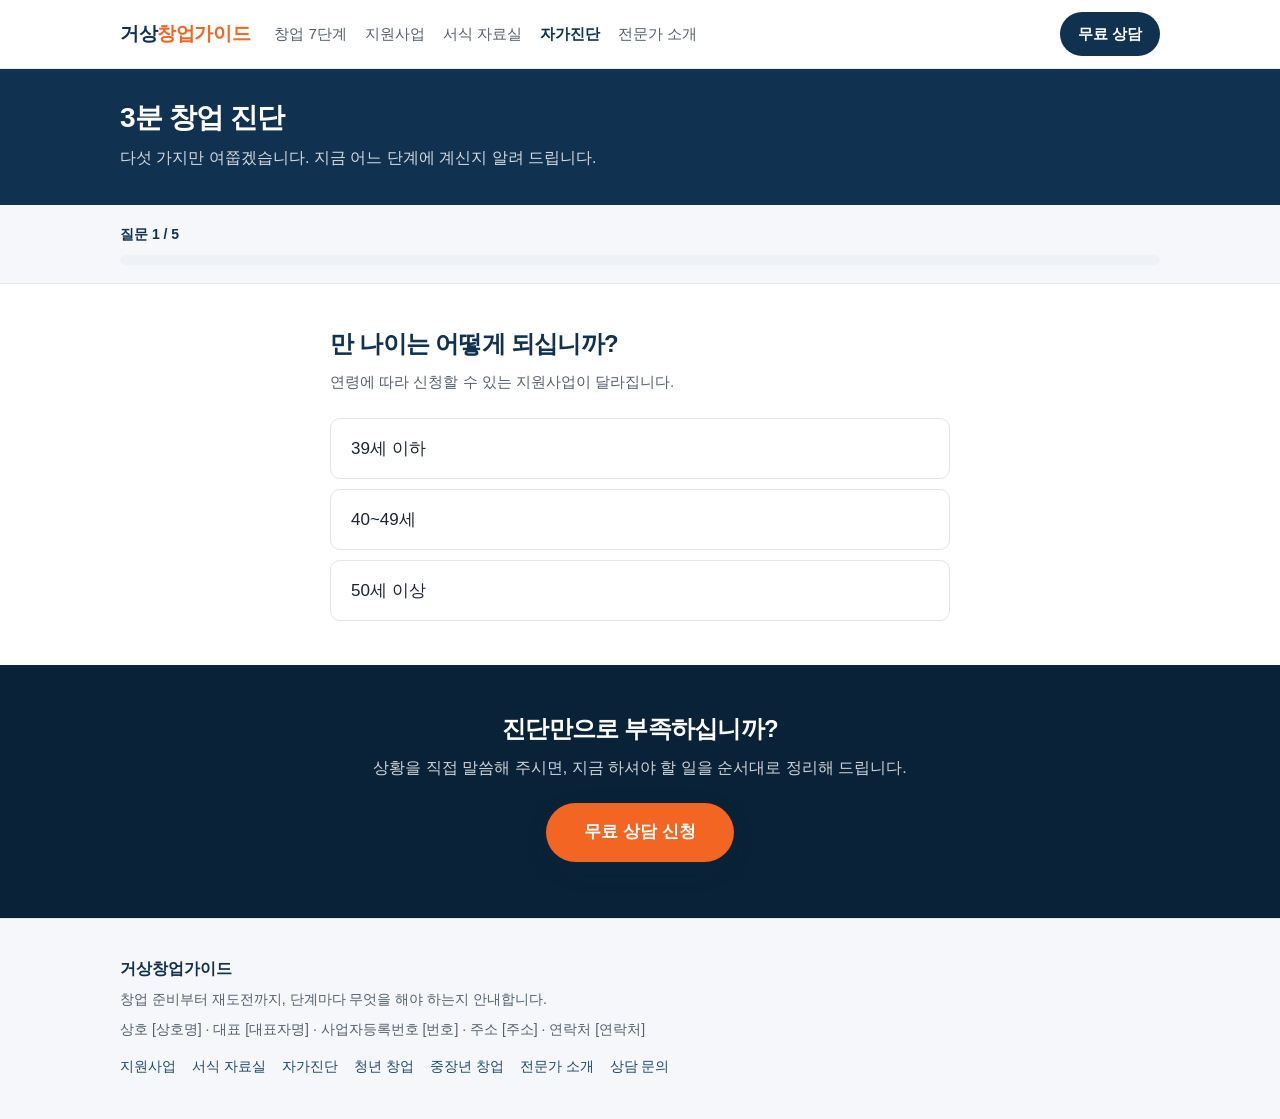
==== commit 19cb0357: "브랜드 이름을 거상창업가이드로 변경 화면에 보이는 이름, 제목, 공유 정보, 저장소 주소, 브라우저 저장 이름을 모두 새 이름으로 맞췄습니다. Supabase 프로젝트와 테이블 이" ====
--- a/check.html
+++ b/check.html
@@ -3,17 +3,17 @@
 <head>
 <meta charset="utf-8" />
 <meta name="viewport" content="width=device-width, initial-scale=1" />
-<title>3분 창업 진단 · 내 창업 단계 확인하기 · 거상 창업내비</title>
+<title>3분 창업 진단 · 내 창업 단계 확인하기 · 거상창업가이드</title>
 <meta name="description" content="다섯 가지 질문에 답하시면 지금의 창업 단계를 알려 드립니다. 퇴사 후 창업 준비부터 40대 창업 지원사업까지 상황에 맞는 안내를 받아 보십시오." />
 <!-- og:start  카카오톡 · 페이스북 등에 링크를 붙였을 때 보이는 정보입니다 -->
-<link rel="canonical" href="https://woodlaws.github.io/geosang-navi/check.html" />
+<link rel="canonical" href="https://woodlaws.github.io/geosang-guide/check.html" />
 <meta property="og:type" content="website" />
-<meta property="og:site_name" content="거상 창업내비" />
+<meta property="og:site_name" content="거상창업가이드" />
 <meta property="og:locale" content="ko_KR" />
-<meta property="og:title" content="3분 창업 진단 · 내 창업 단계 확인하기 · 거상 창업내비" />
+<meta property="og:title" content="3분 창업 진단 · 내 창업 단계 확인하기 · 거상창업가이드" />
 <meta property="og:description" content="다섯 가지 질문에 답하시면 지금의 창업 단계를 알려 드립니다. 퇴사 후 창업 준비부터 40대 창업 지원사업까지 상황에 맞는 안내를 받아 보십시오." />
-<meta property="og:url" content="https://woodlaws.github.io/geosang-navi/check.html" />
-<meta property="og:image" content="https://woodlaws.github.io/geosang-navi/images/og-cover.png" />
+<meta property="og:url" content="https://woodlaws.github.io/geosang-guide/check.html" />
+<meta property="og:image" content="https://woodlaws.github.io/geosang-guide/images/og-cover.png" />
 <meta property="og:image:width" content="1200" />
 <meta property="og:image:height" content="630" />
 <meta name="twitter:card" content="summary_large_image" />
@@ -25,7 +25,7 @@
 <!-- ===== 머리글 ===== -->
 <header class="site-header no-print">
   <div class="site-header__inner">
-    <a class="logo" href="index.html">거상 <span>창업내비</span></a>
+    <a class="logo" href="index.html">거상<span>창업가이드</span></a>
     <nav class="site-nav">
       <a href="index.html">창업 7단계</a>
       <a href="support.html">지원사업</a>
@@ -77,7 +77,7 @@
 <!-- ===== 꼬리글 ===== -->
 <footer class="site-footer no-print">
   <div class="wrap">
-    <p class="site-footer__logo">거상 창업내비</p>
+    <p class="site-footer__logo">거상창업가이드</p>
     <p>창업 준비부터 재도전까지, 단계마다 무엇을 해야 하는지 안내합니다.</p>
     <p>상호 [상호명] · 대표 [대표자명] · 사업자등록번호 [번호] · 주소 [주소] · 연락처 [연락처]</p>
     <div class="site-footer__links">
--- a/css/style.css
+++ b/css/style.css
@@ -1,5 +1,5 @@
 /* ============================================================
-   거상 창업내비 — 공통 스타일
+   거상창업가이드 — 공통 스타일
    모든 페이지가 이 파일 하나를 함께 씁니다.
    ============================================================ */
 
